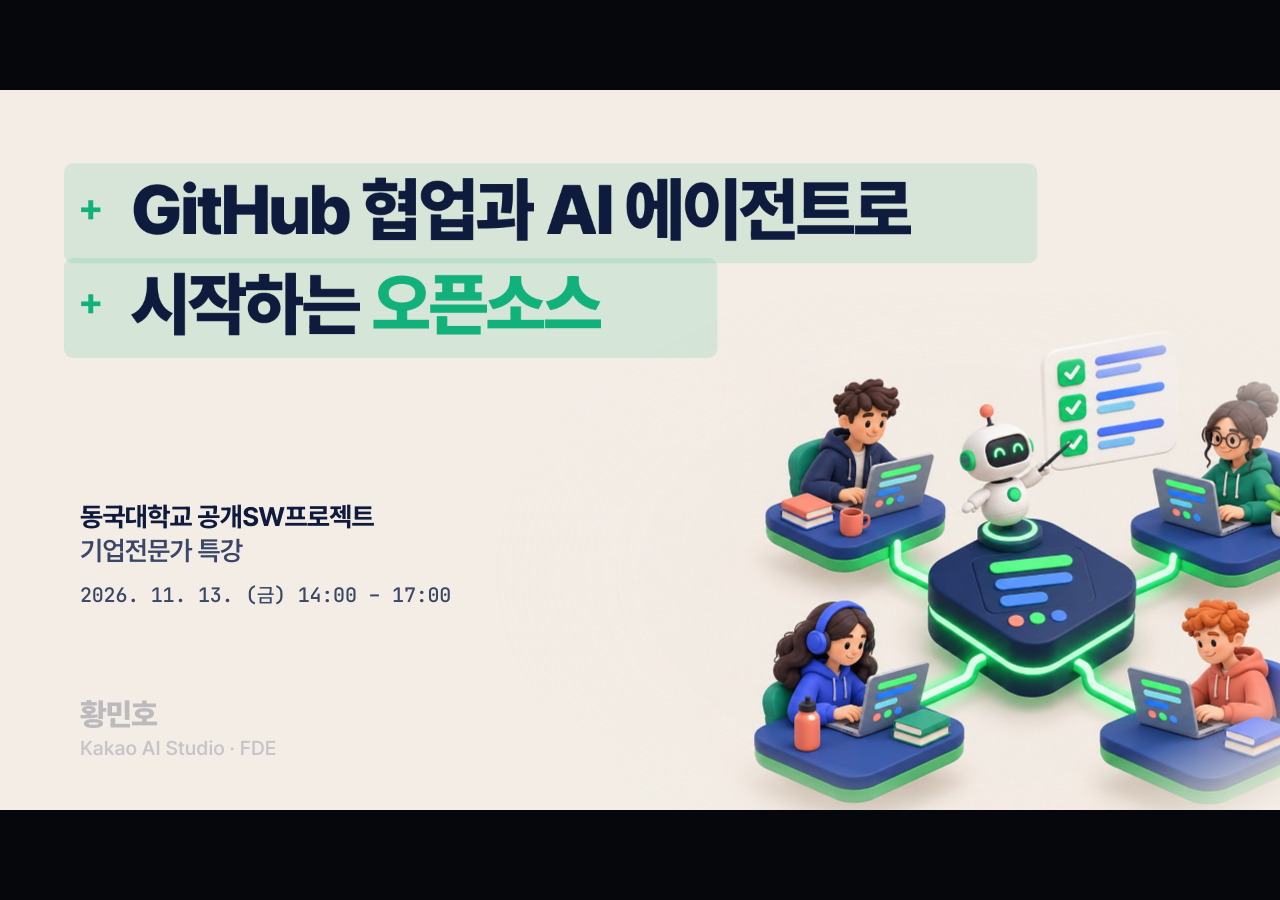
==== index.html @ a3fe00c5 "동국대 공개SW프로젝트 기업전문가 특강 슬라이드 추가 - 2026-11-13(금) 14:00~17:00 특강용 HTML 덱 106쪽 - 발표자 창, 폰트(OFL 라이선스 포함), " ====
<!doctype html>
<html lang="ko">
<head>
<meta charset="utf-8">
<meta name="viewport" content="width=device-width, initial-scale=1">
<title>GitHub 협업과 AI 에이전트로 시작하는 오픈소스 — 동국대학교 공개SW프로젝트 특강</title>
<link rel="icon" href="data:,">
<link rel="stylesheet" href="fonts/fonts.css">
<link rel="stylesheet" href="deck.css">
</head>
<body>
<div id="deck"></div>
<script src="engine.js"></script>
<script src="ui.js"></script>
<script src="slides/00_parts.js"></script>
<script src="slides/01_opening.js"></script>
<script src="slides/10_p1a_oss.js"></script>
<script src="slides/11_p1b_git.js"></script>
<script src="slides/12_p1c_issue.js"></script>
<script src="slides/13_p1d_pr.js"></script>
<script src="slides/14_p1e_merge.js"></script>
<script src="slides/20_p2_read.js"></script>
<script src="slides/30_p3a_agents.js"></script>
<script src="slides/31_p3b_harness.js"></script>
<script src="slides/32_p3c_policy.js"></script>
<script src="slides/40_closing.js"></script>
<script>DECK.start();</script>
</body>
</html>
---- fonts/fonts.css ----
@font-face { font-family: "Pretendard"; src: url("PretendardVariable.woff2") format("woff2"); font-weight: 45 920; font-display: block; }
@font-face { font-family: "JetBrains Mono"; src: url("JetBrainsMono-400.woff2") format("woff2"); font-weight: 400; font-display: block; }
@font-face { font-family: "JetBrains Mono"; src: url("JetBrainsMono-500.woff2") format("woff2"); font-weight: 500; font-display: block; }
@font-face { font-family: "JetBrains Mono"; src: url("JetBrainsMono-700.woff2") format("woff2"); font-weight: 700; font-display: block; }
@font-face { font-family: "Hahmlet"; src: url("Hahmlet-300.woff2") format("woff2"); font-weight: 300; font-display: block; }
@font-face { font-family: "Hahmlet"; src: url("Hahmlet-700.woff2") format("woff2"); font-weight: 700; font-display: block; }
@font-face { font-family: "Hahmlet"; src: url("Hahmlet-900.woff2") format("woff2"); font-weight: 900; font-display: block; }
@font-face { font-family: "Anton"; src: url("Anton-400.woff2") format("woff2"); font-weight: 400; font-display: block; }
---- deck.css ----
/* 색·서체 토큰 — concept.md 의 공통 디자인 시스템 */
:root {
  --paper: #F3EDE6; --paper2: #E9E1D5; --paper3: #DDD3C4;
  --white: #FBFAF7;
  --ink: #0F1B3D; --ink2: #3A4766; --muted: #7B8299; --line: rgba(15, 27, 61, .14);
  --navy: #0F1B3D; --night: #0A1020; --night2: #131B33;
  --green: #12B07A; --green-d: #0B8A5F; --green-l: #D5F2E6; --mint: #4BE3A6;
  --blue: #2F6BFF; --blue-d: #1E4FD0; --blue-l: #DCE6FF;
  --violet: #7C5CFF; --violet-l: #E6E0FF;
  --red: #EF4B4B; --red-l: #FDE1E1;
  --amber: #F5A524; --amber-l: #FDEFD3;
  --teal: #12A6B0;
  --sans: "Pretendard", "Apple SD Gothic Neo", sans-serif;
  --mono: "JetBrains Mono", "Pretendard", monospace;
  --serif: "Hahmlet", "Pretendard", serif;
  --num: "Anton", "Pretendard", sans-serif;
}
* { box-sizing: border-box; margin: 0; padding: 0; }
html, body { width: 100%; height: 100%; background: #05070d; overflow: hidden; }
body { font-family: var(--sans); color: var(--ink); -webkit-font-smoothing: antialiased; text-rendering: geometricPrecision; }
#deck { position: fixed; inset: 0; }
.stage { position: absolute; left: 50%; top: 50%; width: 1920px; height: 1080px; transform-origin: 50% 50%; overflow: hidden; background: var(--paper); }
.slide { position: absolute; inset: 0; display: none; overflow: hidden; word-break: keep-all; overflow-wrap: break-word; line-break: strict; }
.slide.on, .slide.off { display: block; }
.slide.off { z-index: 1; } .slide.on { z-index: 2; }

/* 테마 */
.theme-paper { background: var(--paper); color: var(--ink); --fg: var(--ink); --fg2: var(--ink2); --acc: var(--green); --ln: var(--line); --card: #fff; }
.theme-white { background: var(--white); color: var(--ink); --fg: var(--ink); --fg2: var(--ink2); --acc: var(--green); --ln: var(--line); --card: #fff; }
.theme-ink { background: var(--navy); color: #EEF1F8; --fg: #EEF1F8; --fg2: #AEB8D3; --acc: var(--mint); --ln: rgba(255,255,255,.14); --card: #18264D; }
.theme-night { background: var(--night); color: #E6EAF5; --fg: #E6EAF5; --fg2: #9AA6C6; --acc: var(--mint); --ln: rgba(255,255,255,.12); --card: #121A33; }
.theme-blue { background: var(--blue); color: #fff; --fg: #fff; --fg2: #DCE6FF; --acc: #fff; --ln: rgba(255,255,255,.25); --card: #fff; }
.theme-green { background: var(--green); color: #fff; --fg: #fff; --fg2: #E2FAF0; --acc: var(--ink); --ln: rgba(255,255,255,.3); --card: #fff; }
.theme-editorial { background: #F1EBDF; color: #1A1A1A; --fg: #1A1A1A; --fg2: #4A4A4A; --acc: #D23A2E; --ln: rgba(0,0,0,.18); --card: #fff; }
.theme-night.dots::before, .theme-ink.dots::before { content: ""; position: absolute; inset: 0; background-image: radial-gradient(rgba(255,255,255,.07) 1.4px, transparent 1.6px); background-size: 40px 40px; }
.theme-paper.dots::before, .theme-white.dots::before { content: ""; position: absolute; inset: 0; background-image: radial-gradient(rgba(15,27,61,.09) 1.4px, transparent 1.6px); background-size: 40px 40px; }

/* 배치 */
.abs { position: absolute; }
.fill { position: absolute; inset: 0; }
.row { display: flex; align-items: center; }
.col { display: flex; flex-direction: column; }

/* 글자 */
.k { font-weight: 700; font-size: 28px; letter-spacing: -.01em; color: var(--acc); display: inline-flex; align-items: center; gap: 14px; }
.k::before { content: ""; width: 34px; height: 4px; border-radius: 2px; background: currentColor; }
.h1 { font-weight: 860; font-size: 104px; letter-spacing: -.04em; line-height: 1.08; color: var(--fg); }
.h2 { font-weight: 820; font-size: 76px; letter-spacing: -.035em; line-height: 1.12; color: var(--fg); }
.h3 { font-weight: 760; font-size: 50px; letter-spacing: -.03em; line-height: 1.2; color: var(--fg); }
.h4 { font-weight: 720; font-size: 40px; letter-spacing: -.025em; line-height: 1.25; color: var(--fg); }
.b1 { font-weight: 560; font-size: 42px; letter-spacing: -.02em; line-height: 1.45; color: var(--fg); }
.b2 { font-weight: 520; font-size: 34px; letter-spacing: -.015em; line-height: 1.45; color: var(--fg2); }
.b3 { font-weight: 500; font-size: 28px; letter-spacing: -.01em; line-height: 1.45; color: var(--fg2); }
.cap { font-weight: 600; font-size: 24px; letter-spacing: 0; color: var(--fg2); }
.mono { font-family: var(--mono); letter-spacing: -.01em; }
.serif { font-family: var(--serif); }
.numf { font-family: var(--num); font-weight: 400; font-variant-numeric: tabular-nums; }
.hl { color: var(--green); } .theme-ink .hl, .theme-night .hl { color: var(--mint); }
.hb { color: var(--blue); } .theme-ink .hb, .theme-night .hb { color: #7FA4FF; }
.hv { color: var(--violet); } .theme-ink .hv, .theme-night .hv { color: #B3A2FF; }
.hr { color: var(--red); } .theme-ink .hr, .theme-night .hr { color: #FF8A8A; }
.ha { color: var(--amber); }
.mark { background: linear-gradient(transparent 58%, rgba(18,176,122,.28) 58%); padding: 0 .08em; }
code, .code { font-family: var(--mono); font-weight: 500; background: rgba(15,27,61,.07); padding: .06em .32em; border-radius: .25em; font-size: .88em; letter-spacing: -.02em; }
.theme-ink code, .theme-night code, .theme-blue code { background: rgba(255,255,255,.12); }
.w { white-space: nowrap; display: inline; }
.ch { display: inline-block; will-change: transform; }
.mk { display: inline-block; overflow: hidden; padding: .12em .01em .2em; margin: -.12em -.01em -.2em; vertical-align: top; }

/* 창(윈도) */
.win { position: absolute; background: var(--card, #fff); border-radius: 22px; box-shadow: 0 2px 0 rgba(15,27,61,.06), 0 30px 60px -20px rgba(15,27,61,.25), 0 0 0 1.5px rgba(15,27,61,.08); overflow: hidden; color: var(--ink); }
.win.dark { background: #0E1530; color: #E6EAF5; box-shadow: 0 30px 70px -20px rgba(0,0,0,.6), 0 0 0 1.5px rgba(255,255,255,.08); }
.win-bar { height: 56px; display: flex; align-items: center; gap: 12px; padding: 0 22px; border-bottom: 1.5px solid rgba(15,27,61,.08); font-family: var(--mono); font-size: 22px; font-weight: 500; color: #6B7390; }
.win.dark .win-bar { border-color: rgba(255,255,255,.08); color: #8F9ABB; }
.win-dots { display: flex; gap: 9px; margin-right: 10px; } .win-dots i { width: 14px; height: 14px; border-radius: 50%; background: #E5E1DA; display: block; }
.win.dark .win-dots i { background: #2A3459; }
.win-body { position: absolute; left: 0; right: 0; top: 56px; bottom: 0; }
.win.nobar .win-body { top: 0; }

/* 칩·라벨·버튼 */
.chip { display: inline-flex; align-items: center; gap: 10px; height: 44px; padding: 0 20px; border-radius: 22px; font-weight: 700; font-size: 24px; letter-spacing: -.01em; white-space: nowrap; }
.chip.lg { height: 64px; padding: 0 30px; border-radius: 32px; font-size: 34px; }
.chip.xl { height: 96px; padding: 0 46px; border-radius: 48px; font-size: 52px; }
.btn { display: inline-flex; align-items: center; gap: 14px; height: 72px; padding: 0 34px; border-radius: 16px; font-weight: 750; font-size: 30px; white-space: nowrap; border: 2px solid rgba(15,27,61,.14); background: #fff; color: var(--ink); }
.btn.green { background: var(--green); border-color: var(--green-d); color: #fff; }
.btn.red { background: var(--red); border-color: #C93434; color: #fff; }
.btn.violet { background: var(--violet); border-color: #5E3FE0; color: #fff; }
.btn.ghost { background: transparent; }

/* Diff */
.diff { font-family: var(--mono); font-size: 28px; line-height: 1; }
.diff .ln { display: flex; align-items: center; height: 52px; padding-right: 24px; white-space: pre; }
.diff .ln .g { width: 64px; text-align: right; padding-right: 16px; color: #A0A6B8; font-size: 22px; flex: none; }
.diff .ln .s { width: 40px; text-align: center; font-weight: 700; flex: none; }
.diff .ln.add { background: #DDF6EA; } .diff .ln.add .s { color: var(--green-d); }
.diff .ln.del { background: #FCE3E3; } .diff .ln.del .s { color: #C93434; }
.diff .ln.hunk { background: #EEF2FF; color: #5A6BA8; font-size: 22px; }
.win.dark .diff .ln.add { background: rgba(18,176,122,.18); } .win.dark .diff .ln.del { background: rgba(239,75,75,.18); }

/* 터미널 */
.term { font-family: var(--mono); font-size: 32px; line-height: 1.55; color: #DCE3F5; }
.term .p { color: var(--mint); font-weight: 700; margin-right: 18px; }
.term .o { color: #8F9ABB; }
.term .ok { color: var(--mint); } .term .er { color: #FF8A8A; }
.term .ln { white-space: pre; }

/* 카드 */
.card { position: absolute; background: var(--card); border-radius: 26px; box-shadow: 0 1px 0 rgba(15,27,61,.05), 0 24px 48px -24px rgba(15,27,61,.28), 0 0 0 1.5px rgba(15,27,61,.06); padding: 40px 44px; color: var(--ink); }
.theme-ink .card, .theme-night .card { box-shadow: 0 0 0 1.5px rgba(255,255,255,.08), 0 24px 48px -24px rgba(0,0,0,.6); color: var(--fg); }
.ico { display: inline-flex; align-items: center; justify-content: center; flex: none; }
.ico svg { width: 100%; height: 100%; }
.badge { display: inline-flex; align-items: center; justify-content: center; border-radius: 50%; flex: none; }
.numb { font-family: var(--num); font-weight: 400; display: inline-flex; align-items: center; justify-content: center; border-radius: 50%; flex: none; color: #fff; }

/* 하단 진행 표시 */
.chrome { position: absolute; left: 0; right: 0; bottom: 0; height: 74px; z-index: 50; pointer-events: none; }
.chrome .rail { position: absolute; left: 0; top: 4px; }
.rail-main { stroke: var(--c-rail, rgba(15,27,61,.18)); stroke-width: 2; }
.rail-branch { fill: none; stroke-width: 2; opacity: .55; }
.rail-dot { fill: rgba(15,27,61,.25); opacity: .35; } .rail-dot.done { opacity: 1; }
.rail-cur { fill: var(--c-cur-fill, #fff); stroke-width: 4; stroke: var(--ink); }
.rail-label { position: absolute; left: 120px; bottom: 34px; font-size: 19px; font-weight: 650; color: var(--c-rail-t, rgba(15,27,61,.5)); letter-spacing: 0; display: none; }
.rail-num { position: absolute; right: 120px; bottom: 36px; font-family: var(--mono); font-size: 19px; color: var(--c-rail-t, rgba(15,27,61,.5)); }
.rail-num b { color: var(--c-rail-b, var(--ink)); font-weight: 700; }
#deck[data-theme="ink"] .chrome, #deck[data-theme="night"] .chrome, #deck[data-theme="blue"] .chrome, #deck[data-theme="green"] .chrome { --c-rail: rgba(255,255,255,.22); --c-rail-t: rgba(255,255,255,.55); --c-rail-b: #fff; --c-cur-fill: transparent; }
#deck[data-theme="ink"] .rail-dot, #deck[data-theme="night"] .rail-dot, #deck[data-theme="blue"] .rail-dot, #deck[data-theme="green"] .rail-dot { fill: rgba(255,255,255,.5); }
#deck[data-theme="ink"] .rail-cur, #deck[data-theme="night"] .rail-cur { stroke: #fff; }
#deck[data-theme="blue"] .rail-cur, #deck[data-theme="green"] .rail-cur { stroke: #fff !important; }
#deck.nochrome .chrome { display: none; }
.blackout { position: absolute; inset: 0; background: #000; z-index: 90; display: none; } .blackout.show { display: block; }

/* 발표자 메모·목차 */
.notes { position: fixed; left: 0; right: 0; bottom: 0; max-height: 40vh; overflow: auto; background: rgba(8,12,24,.94); color: #E6EAF5; padding: 18px 28px; font-size: 18px; line-height: 1.6; z-index: 100; display: none; }
.notes.show { display: block; } .notes .nt-h { font-weight: 800; font-size: 20px; margin-bottom: 6px; } .notes .nt-h span { color: var(--mint); font-weight: 600; margin-left: 8px; }
.notes .nt-n { margin-top: 8px; color: #8F9ABB; }
.overview { position: fixed; inset: 0; background: rgba(8,12,24,.97); z-index: 120; overflow: auto; padding: 40px 56px; display: none; columns: 4 320px; column-gap: 40px; }
.overview.show { display: block; }
.ov-g { break-inside: avoid; margin-bottom: 26px; } .ov-h { font-weight: 800; font-size: 15px; margin-bottom: 6px; color: #fff; }
.ov-i { display: block; width: 100%; text-align: left; background: none; border: 0; color: #C9D1E6; font: 500 14px/1.5 var(--sans); padding: 3px 6px; border-radius: 6px; cursor: pointer; }
.ov-i:hover { background: rgba(255,255,255,.08); color: #fff; } .ov-i b { color: var(--mint); font-family: var(--mono); margin-right: 6px; }
.err { position: absolute; left: 40px; top: 40px; color: #c00; font: 700 28px var(--mono); }

/* 인쇄(PDF) */
html.print, html.print body { background: #fff; overflow: visible; height: auto; }
html.print #deck { position: static; }
html.print .page { width: 1920px; height: 1080px; position: relative; overflow: hidden; page-break-after: always; break-after: page; }
html.print .stage { position: absolute; left: 0; top: 0; transform: none; }
.pfoot { position: absolute; left: 120px; right: 120px; bottom: 30px; display: flex; justify-content: space-between; font-size: 19px; font-weight: 650; z-index: 50; background: transparent !important; color: rgba(15,27,61,.45); }
.pfoot b { font-family: var(--mono); color: var(--ink); }
.pfoot.theme-ink, .pfoot.theme-night, .pfoot.theme-blue, .pfoot.theme-green { color: rgba(255,255,255,.55); } .pfoot.theme-ink b, .pfoot.theme-night b, .pfoot.theme-blue b, .pfoot.theme-green b { color: #fff; }
@page { size: 1920px 1080px; margin: 0; }

/* JetBrains Mono 합자 끄기: <!-- -> != 같은 문자를 그대로 보여 준다 */
.mono, .term, .diff, code, .code, .tree, [style*="var(--mono)"] { font-variant-ligatures: none; font-feature-settings: "liga" 0, "calt" 0; }
/* 파랑·초록 바탕에서는 Part 색 가지와 점이 바탕에 묻히므로 흰색으로 그린다 */
#deck[data-theme="blue"] .rail-branch, #deck[data-theme="green"] .rail-branch { stroke: rgba(255,255,255,.75) !important; opacity: .9; }
#deck[data-theme="blue"] .rail-dot, #deck[data-theme="green"] .rail-dot { fill: #fff !important; }
#deck[data-theme="blue"] .rail-main, #deck[data-theme="green"] .rail-main { stroke: rgba(255,255,255,.45); }
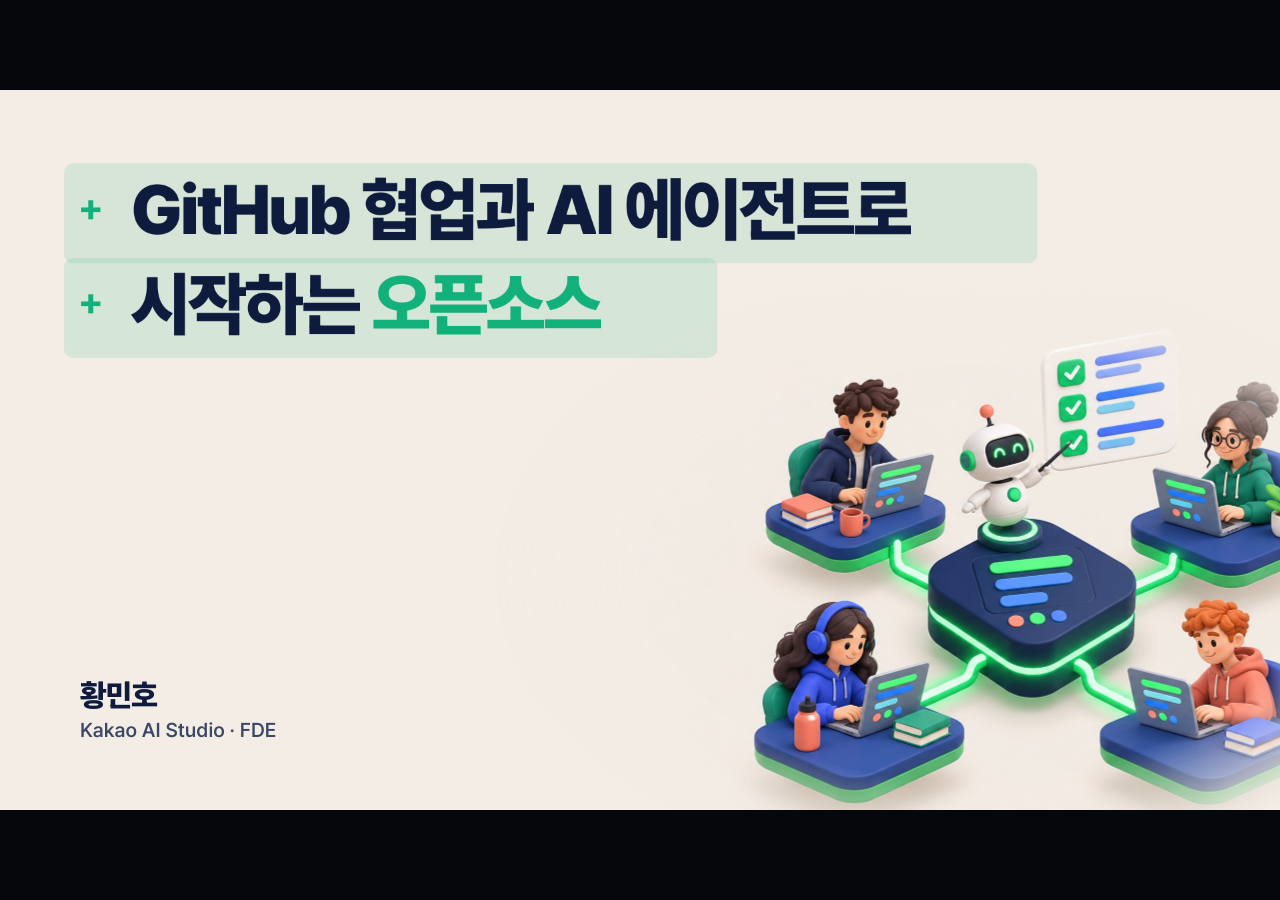
==== commit 3f54ec71: "표지의 학교·특강명 문구 삭제" ====
--- a/index.html
+++ b/index.html
@@ -3,7 +3,7 @@
 <head>
 <meta charset="utf-8">
 <meta name="viewport" content="width=device-width, initial-scale=1">
-<title>GitHub 협업과 AI 에이전트로 시작하는 오픈소스 — 동국대학교 공개SW프로젝트 특강</title>
+<title>GitHub 협업과 AI 에이전트로 시작하는 오픈소스</title>
 <link rel="icon" href="data:,">
 <link rel="stylesheet" href="fonts/fonts.css">
 <link rel="stylesheet" href="deck.css">
